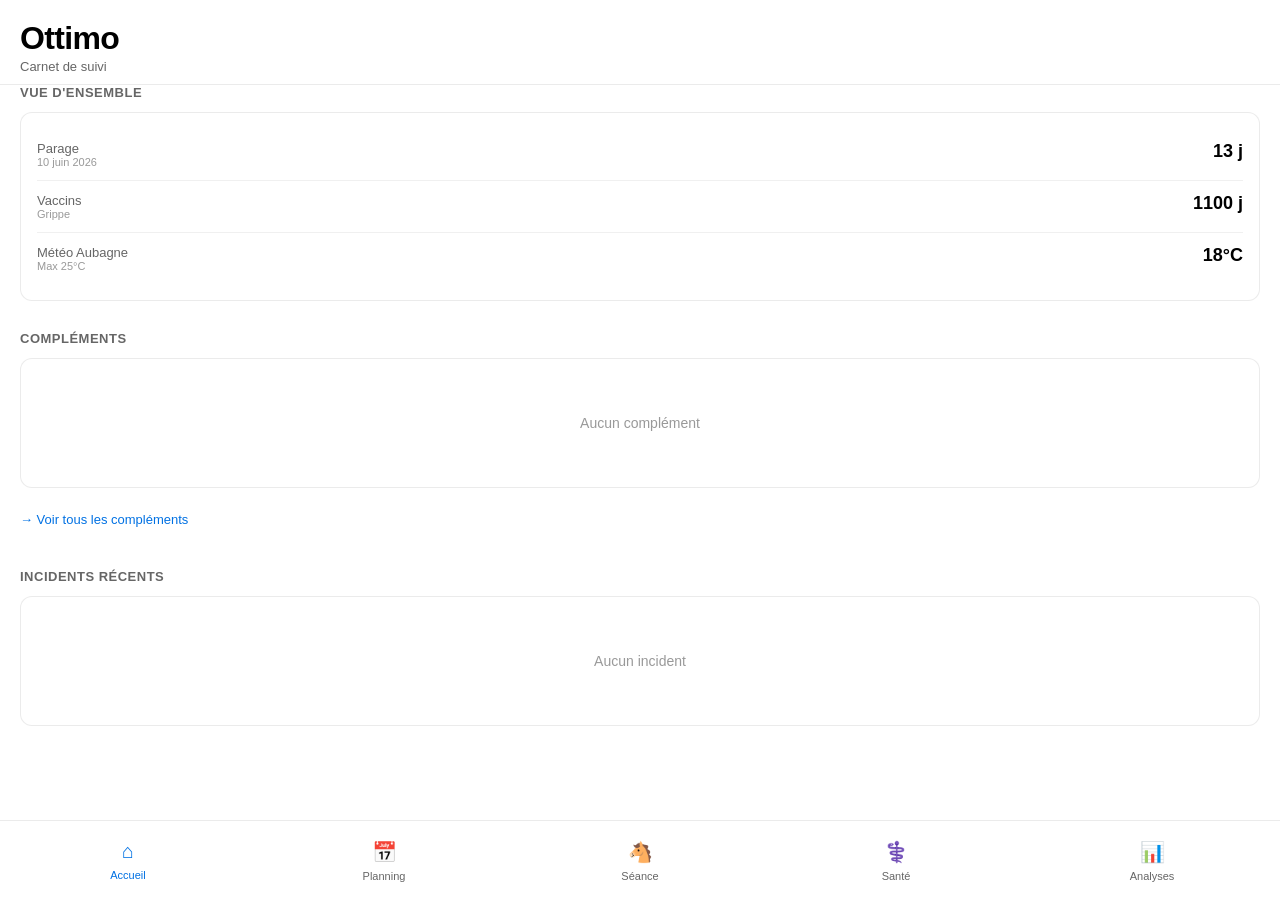
==== index.html @ 0618d207 "Initial Ottimo Memo - Apple design UI with health tracking" ====
<!DOCTYPE html>
<html lang="fr">
<head>
<meta charset="UTF-8">
<meta name="viewport" content="width=device-width, initial-scale=1.0, viewport-fit=cover">
<title>Ottimo Memo</title>
<style>
*{margin:0;padding:0;box-sizing:border-box}
html,body{width:100%;height:100%;font-family:-apple-system,BlinkMacSystemFont,'Segoe UI',sans-serif;background:#fff;color:#000;font-size:16px;-webkit-font-smoothing:antialiased}
body{padding-bottom:100px}

.container{max-width:540px;margin:0 auto}
.view{display:none;animation:fadeIn .3s}
.view.active{display:block}
@keyframes fadeIn{from{opacity:0}to{opacity:1}}

.header{padding:20px 20px 10px;position:sticky;top:0;background:rgba(255,255,255,.95);backdrop-filter:blur(20px);border-bottom:1px solid rgba(0,0,0,.08);z-index:50}
.header-title{font-size:32px;font-weight:700;letter-spacing:-.02em}
.header-sub{font-size:13px;color:#666;margin-top:2px;font-weight:500}

.section{padding:0 20px;margin-bottom:30px}
.section-title{font-size:13px;font-weight:600;text-transform:uppercase;color:#666;margin-bottom:12px;letter-spacing:.5px}
.card{background:#fff;border:1px solid rgba(0,0,0,.08);border-radius:12px;padding:16px;margin-bottom:12px}

.list-item{padding:14px 0;border-bottom:1px solid rgba(0,0,0,.06);display:flex;justify-content:space-between;gap:12px}
.list-item:last-child{border-bottom:none}
.list-item-title{font-size:15px;font-weight:500}
.list-item-sub{font-size:13px;color:#666;margin-top:3px}
.list-action{font-size:13px;color:#0071e3;cursor:pointer;font-weight:500}

.modal-overlay{display:none;position:fixed;top:0;left:0;width:100%;height:100%;background:rgba(0,0,0,.4);z-index:999}
.modal-overlay.open{display:flex;align-items:flex-end}
.modal-sheet{width:100%;background:#fff;border-radius:20px 20px 0 0;padding:24px 20px 30px;max-height:90vh;overflow-y:auto}
.modal-close{position:absolute;top:16px;right:16px;width:32px;height:32px;background:rgba(0,0,0,.06);border-radius:50%;display:flex;align-items:center;justify-content:center;font-size:18px;cursor:pointer;border:none;font-weight:500}
.modal-title{font-size:24px;font-weight:700;margin-bottom:20px}

.field-label{font-size:13px;font-weight:600;margin-top:16px;margin-bottom:6px}
.field-input{width:100%;padding:12px 14px;border:1px solid rgba(0,0,0,.12);border-radius:10px;font-size:16px;font-family:inherit;margin-bottom:2px}
.field-input:focus{outline:none;border-color:#0071e3}
textarea.field-input{min-height:90px;resize:vertical}

.btn-group{display:flex;gap:12px;margin-top:24px}
.btn{flex:1;padding:14px;border-radius:10px;font-weight:600;font-size:15px;border:none;cursor:pointer}
.btn-primary{background:#0071e3;color:#fff}
.btn-secondary{background:rgba(0,0,0,.06);color:#000}

.seg-control{display:flex;gap:8px;margin:8px 0;flex-wrap:wrap}
.seg-btn{flex:1;min-width:60px;padding:10px;border:1px solid rgba(0,0,0,.12);border-radius:8px;background:#fff;font-size:13px;font-weight:500;cursor:pointer}
.seg-btn.active{background:#0071e3;color:#fff;border-color:#0071e3}

.bottom-nav{position:fixed;bottom:0;left:0;width:100%;height:80px;background:rgba(255,255,255,.95);backdrop-filter:blur(20px);border-top:1px solid rgba(0,0,0,.08);display:flex;justify-content:space-around;z-index:100}
.nav-item{display:flex;flex-direction:column;align-items:center;justify-content:center;gap:6px;flex:1;cursor:pointer;color:#666;font-size:11px;font-weight:500}
.nav-item.active{color:#0071e3}

.action-link{color:#0071e3;font-size:13px;font-weight:500;cursor:pointer;padding:12px 0;display:block}

.empty{text-align:center;padding:40px 20px;color:#999;font-size:14px}

.metric{display:flex;justify-content:space-between;padding:12px 0;border-bottom:1px solid rgba(0,0,0,.06)}
.metric:last-child{border-bottom:none}
.metric-label{font-size:13px;color:#666}
.metric-value{font-size:18px;font-weight:600}
</style>
</head>
<body>

<!-- HOME -->
<div class="view active" id="homeView">
  <div class="header">
    <div class="header-title">Ottimo</div>
    <div class="header-sub">Carnet de suivi</div>
  </div>

  <div class="section">
    <div class="section-title">Vue d'ensemble</div>
    <div class="card">
      <div class="metric"><div><div class="metric-label">Parage</div><div style="font-size:11px;color:#999">10 juin 2026</div></div><div class="metric-value">13 j</div></div>
      <div class="metric"><div><div class="metric-label">Vaccins</div><div style="font-size:11px;color:#999">Grippe</div></div><div class="metric-value">1100 j</div></div>
      <div class="metric"><div><div class="metric-label">Météo Aubagne</div><div style="font-size:11px;color:#999">Max 25°C</div></div><div class="metric-value">18°C</div></div>
    </div>
  </div>

  <div class="section">
    <div class="section-title">Compléments</div>
    <div class="card" id="homeComps"></div>
    <div class="action-link" onclick="switchView('sante')">→ Voir tous les compléments</div>
  </div>

  <div class="section">
    <div class="section-title">Incidents récents</div>
    <div class="card" id="homeIncidents"></div>
  </div>
</div>

<!-- PLANNING -->
<div class="view" id="planningView">
  <div class="header">
    <div class="header-title">Planning</div>
  </div>
  <div class="section">
    <div class="card" style="text-align:center;padding:40px 20px;color:#999">Calendrier en construction</div>
  </div>
</div>

<!-- SEANCE -->
<div class="view" id="seanceView">
  <div class="header">
    <div class="header-title">Séance</div>
  </div>
  <div class="section">
    <div class="card" style="line-height:1.8;font-size:14px;color:#333">
      ✓ État général<br>
      ✓ Palpation abdomen<br>
      ✓ Appétit et transit<br>
      ✓ Préparation mentale
    </div>
    <div class="action-link" onclick="openSeanceModal()">+ Nouvelle séance</div>
  </div>
</div>

<!-- SANTE -->
<div class="view" id="santeView">
  <div class="header">
    <div class="header-title">Santé</div>
  </div>

  <div class="section">
    <div class="section-title">Compléments</div>
    <div class="card" id="santeComps"></div>
    <div class="action-link" onclick="openCompModal()">+ Ajouter un complément</div>
  </div>

  <div class="section">
    <div class="section-title">Incidents</div>
    <div class="card" id="santeIncidents"></div>
    <div class="action-link" onclick="openIncidentModal()">+ Signaler un incident</div>
  </div>

  <div class="section">
    <div class="section-title">Soins</div>
    <div class="card" id="santeSoins"></div>
    <div class="action-link" onclick="openSoinModal()">+ Ajouter un soin</div>
  </div>
</div>

<!-- ANALYSES -->
<div class="view" id="analysesView">
  <div class="header">
    <div class="header-title">Analyses</div>
  </div>
  <div class="section">
    <div class="card" style="text-align:center;padding:40px 20px;color:#999">Graphiques en construction</div>
  </div>
</div>

<!-- MODALES -->
<div class="modal-overlay" id="seanceModal">
  <div class="modal-sheet">
    <button class="modal-close" onclick="closeSeanceModal()">✕</button>
    <div class="modal-title">Nouvelle séance</div>
    <div class="field-label">Date</div>
    <input type="date" class="field-input" id="seanceDate">
    <div class="field-label">Qui a monté</div>
    <div class="seg-control">
      <div class="seg-btn active" data-v="andy" onclick="selectSeg(this)">Andy</div>
      <div class="seg-btn" data-v="martin" onclick="selectSeg(this)">Martin</div>
      <div class="seg-btn" data-v="conc" onclick="selectSeg(this)">Concours</div>
    </div>
    <div class="field-label">Programme</div>
    <textarea class="field-input" id="seanceProgram"></textarea>
    <div class="btn-group">
      <button class="btn btn-secondary" onclick="closeSeanceModal()">Annuler</button>
      <button class="btn btn-primary" onclick="saveSeance()">Enregistrer</button>
    </div>
  </div>
</div>

<div class="modal-overlay" id="compModal">
  <div class="modal-sheet">
    <button class="modal-close" onclick="closeCompModal()">✕</button>
    <div class="modal-title">Complément</div>
    <div class="field-label">Nom</div>
    <input type="text" class="field-input" id="compName">
    <div class="field-label">Dose</div>
    <input type="text" class="field-input" id="compDose">
    <div class="field-label">Début</div>
    <input type="date" class="field-input" id="compStart">
    <div class="field-label">Notes</div>
    <textarea class="field-input" id="compNotes"></textarea>
    <div class="btn-group">
      <button class="btn btn-secondary" onclick="closeCompModal()">Annuler</button>
      <button class="btn btn-primary" onclick="saveComp()">Enregistrer</button>
    </div>
  </div>
</div>

<div class="modal-overlay" id="incidentModal">
  <div class="modal-sheet">
    <button class="modal-close" onclick="closeIncidentModal()">✕</button>
    <div class="modal-title">Incident</div>
    <div class="field-label">Type</div>
    <div class="seg-control">
      <div class="seg-btn active" data-v="colique" onclick="selectSeg(this)">Colique</div>
      <div class="seg-btn" data-v="blessure" onclick="selectSeg(this)">Blessure</div>
      <div class="seg-btn" data-v="autre" onclick="selectSeg(this)">Autre</div>
    </div>
    <div class="field-label">Date</div>
    <input type="date" class="field-input" id="incDate">
    <div class="field-label">Symptômes</div>
    <textarea class="field-input" id="incSymptoms"></textarea>
    <div class="field-label">Traitement</div>
    <textarea class="field-input" id="incTreatment"></textarea>
    <div class="btn-group">
      <button class="btn btn-secondary" onclick="closeIncidentModal()">Annuler</button>
      <button class="btn btn-primary" onclick="saveIncident()">Enregistrer</button>
    </div>
  </div>
</div>

<div class="modal-overlay" id="soinModal">
  <div class="modal-sheet">
    <button class="modal-close" onclick="closeSoinModal()">✕</button>
    <div class="modal-title">Soin</div>
    <div class="field-label">Type</div>
    <input type="text" class="field-input" id="soinType" placeholder="Ostéo, Maréchal...">
    <div class="field-label">Date</div>
    <input type="date" class="field-input" id="soinDate">
    <div class="field-label">Praticien</div>
    <input type="text" class="field-input" id="soinPraticien">
    <div class="btn-group">
      <button class="btn btn-secondary" onclick="closeSoinModal()">Annuler</button>
      <button class="btn btn-primary" onclick="saveSoin()">Enregistrer</button>
    </div>
  </div>
</div>

<!-- BOTTOM NAV -->
<div class="bottom-nav">
  <div class="nav-item active" data-v="home" onclick="switchView('home')"><div style="font-size:20px">⌂</div>Accueil</div>
  <div class="nav-item" data-v="planning" onclick="switchView('planning')"><div style="font-size:20px">📅</div>Planning</div>
  <div class="nav-item" data-v="seance" onclick="switchView('seance')"><div style="font-size:20px">🐴</div>Séance</div>
  <div class="nav-item" data-v="sante" onclick="switchView('sante')"><div style="font-size:20px">⚕️</div>Santé</div>
  <div class="nav-item" data-v="analyses" onclick="switchView('analyses')"><div style="font-size:20px">📊</div>Analyses</div>
</div>

<script>
const SUPABASE_URL='https://tzzeljxfhpfyonpunbuq.supabase.co';
const SUPABASE_KEY='sb_publishable_fOUTzudeNjohDyG4P8fO-A_pGdplYpf';

async function storageGet(key,def){try{const r=await fetch(SUPABASE_URL+'/rest/v1/ottimo_data?key=eq.'+key,{headers:{'apikey':SUPABASE_KEY}});const d=await r.json();return d.length>0?d[0].value:def}catch(e){return def}}
async function storageSet(key,val){try{await fetch(SUPABASE_URL+'/rest/v1/ottimo_data',{method:'POST',headers:{'apikey':SUPABASE_KEY,'Content-Type':'application/json'},body:JSON.stringify({key,value:val,updated_at:new Date().toISOString()})})}catch(e){}}

function switchView(v){document.querySelectorAll('.view').forEach(x=>x.classList.remove('active'));document.querySelectorAll('.nav-item').forEach(x=>x.classList.remove('active'));document.getElementById(v+'View').classList.add('active');document.querySelector('.nav-item[data-v="'+v+'"]').classList.add('active');if(v==='sante')loadSante()}

function selectSeg(el){el.parentElement.querySelectorAll('.seg-btn').forEach(x=>x.classList.remove('active'));el.classList.add('active')}

// SEANCE
function openSeanceModal(){document.getElementById('seanceModal').classList.add('open')}
function closeSeanceModal(){document.getElementById('seanceModal').classList.remove('open')}
async function saveSeance(){const date=document.getElementById('seanceDate').value;const rider=document.querySelector('#seanceModal .seg-btn.active').dataset.v;const prog=document.getElementById('seanceProgram').value;const seances=await storageGet('ottimo_seances',[]);seances.push({id:Date.now(),date,rider,prog});await storageSet('ottimo_seances',seances);closeSeanceModal();alert('Séance enregistrée')}

// COMP
function openCompModal(){document.getElementById('compModal').classList.add('open')}
function closeCompModal(){document.getElementById('compModal').classList.remove('open')}
async function saveComp(){const name=document.getElementById('compName').value;const dose=document.getElementById('compDose').value;const start=document.getElementById('compStart').value;const notes=document.getElementById('compNotes').value;const comps=await storageGet('ottimo_comps',[]);comps.push({id:Date.now(),name,dose,start,notes});await storageSet('ottimo_comps',comps);closeCompModal();loadSante();alert('Complément enregistré')}

async function loadComps(){const comps=await storageGet('ottimo_comps',[]);let html='';if(comps.length===0)html='<div class="empty">Aucun complément</div>';else comps.forEach(c=>{html+=`<div class="list-item"><div><div class="list-item-title">${c.name}</div><div class="list-item-sub">${c.dose}</div></div><div class="list-action" onclick="openCompModal()">Modifier</div></div>`});document.getElementById('homeComps').innerHTML=html;document.getElementById('santeComps').innerHTML=html}

// INCIDENT
function openIncidentModal(){document.getElementById('incidentModal').classList.add('open')}
function closeIncidentModal(){document.getElementById('incidentModal').classList.remove('open')}
async function saveIncident(){const type=document.querySelector('#incidentModal .seg-btn.active').dataset.v;const date=document.getElementById('incDate').value;const symptoms=document.getElementById('incSymptoms').value;const treatment=document.getElementById('incTreatment').value;const incidents=await storageGet('ottimo_incidents',[]);incidents.push({id:Date.now(),type,date,symptoms,treatment});await storageSet('ottimo_incidents',incidents);closeIncidentModal();loadSante();alert('Incident enregistré')}

async function loadIncidents(){const incidents=await storageGet('ottimo_incidents',[]);let html='';if(incidents.length===0)html='<div class="empty">Aucun incident</div>';else incidents.slice(-3).reverse().forEach(i=>{html+=`<div class="list-item"><div><div class="list-item-title">${i.type.charAt(0).toUpperCase()+i.type.slice(1)}</div><div class="list-item-sub">${i.date}</div></div></div>`});document.getElementById('homeIncidents').innerHTML=html;document.getElementById('santeIncidents').innerHTML=html}

// SOIN
function openSoinModal(){document.getElementById('soinModal').classList.add('open')}
function closeSoinModal(){document.getElementById('soinModal').classList.remove('open')}
async function saveSoin(){const type=document.getElementById('soinType').value;const date=document.getElementById('soinDate').value;const praticien=document.getElementById('soinPraticien').value;const soins=await storageGet('ottimo_soins',[]);soins.push({id:Date.now(),type,date,praticien});await storageSet('ottimo_soins',soins);closeSoinModal();loadSante();alert('Soin enregistré')}

async function loadSoins(){const soins=await storageGet('ottimo_soins',[]);let html='';if(soins.length===0)html='<div class="empty">Aucun soin</div>';else soins.forEach(s=>{html+=`<div class="list-item"><div><div class="list-item-title">${s.type}</div><div class="list-item-sub">${s.praticien?s.praticien+' • ':''} ${s.date}</div></div></div>`});document.getElementById('santeSoins').innerHTML=html}

async function loadSante(){await loadComps();await loadIncidents();await loadSoins()}

// INIT
loadComps();loadIncidents();
</script>
</body>
</html>
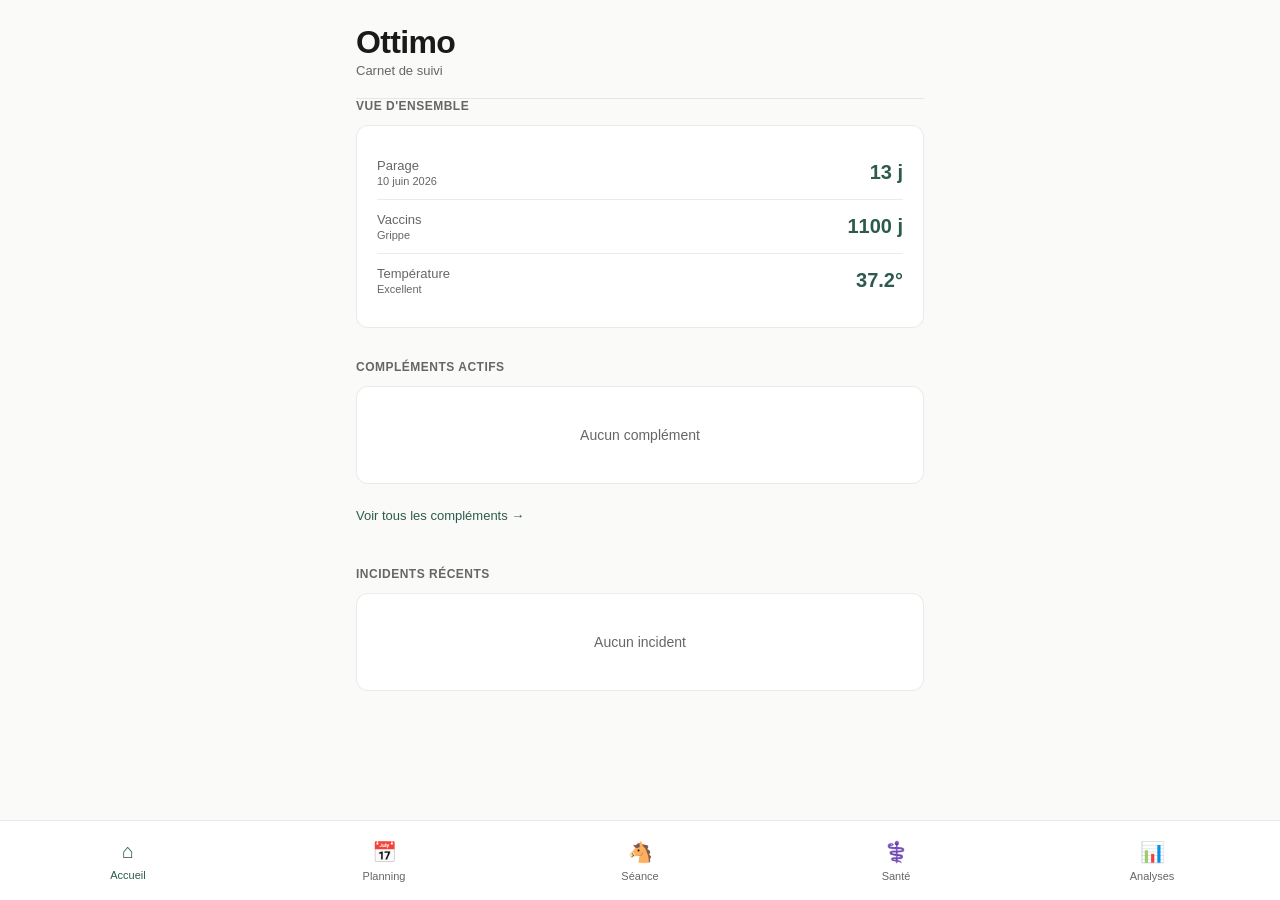
==== commit 1618e52d: "Complete UX redesign: interactive calendar with event list, proper scrolling, 5-tab navigation, clea" ====
--- a/index.html
+++ b/index.html
@@ -5,61 +5,122 @@
 <meta name="viewport" content="width=device-width, initial-scale=1.0, viewport-fit=cover">
 <title>Ottimo Memo</title>
 <style>
+:root {
+  --bg: #fafaf8;
+  --surface: #ffffff;
+  --text: #1a1a18;
+  --text-secondary: #666;
+  --accent: #2d5a4f;
+  --border: rgba(0,0,0,.08);
+  --success: #22863a;
+  --warning: #cd7f32;
+  --danger: #d42828;
+}
+
+@media (prefers-color-scheme: dark) {
+  :root:not([data-theme="light"]) {
+    --bg: #1a1a18;
+    --surface: #2d2d2a;
+    --text: #f5f5f0;
+    --text-secondary: #999;
+    --border: rgba(255,255,255,.12);
+    color-scheme: dark;
+  }
+}
+
+:root[data-theme="dark"] {
+  --bg: #1a1a18;
+  --surface: #2d2d2a;
+  --text: #f5f5f0;
+  --text-secondary: #999;
+  --border: rgba(255,255,255,.12);
+  color-scheme: dark;
+}
+
 *{margin:0;padding:0;box-sizing:border-box}
-html,body{width:100%;height:100%;font-family:-apple-system,BlinkMacSystemFont,'Segoe UI',sans-serif;background:#fff;color:#000;font-size:16px;-webkit-font-smoothing:antialiased}
-body{padding-bottom:100px}
-
-.container{max-width:540px;margin:0 auto}
-.view{display:none;animation:fadeIn .3s}
+html,body{width:100%;height:100%;font-family:-apple-system,BlinkMacSystemFont,'Segoe UI','Helvetica Neue',sans-serif;background:var(--bg);color:var(--text);font-size:16px;-webkit-font-smoothing:antialiased}
+body{padding:0 16px 100px 16px;max-width:600px;margin:0 auto}
+
+.view{display:none;animation:fadeIn .25s}
 .view.active{display:block}
 @keyframes fadeIn{from{opacity:0}to{opacity:1}}
 
-.header{padding:20px 20px 10px;position:sticky;top:0;background:rgba(255,255,255,.95);backdrop-filter:blur(20px);border-bottom:1px solid rgba(0,0,0,.08);z-index:50}
+.header{padding:24px 0 20px;position:sticky;top:0;background:var(--bg);z-index:50;border-bottom:1px solid var(--border)}
 .header-title{font-size:32px;font-weight:700;letter-spacing:-.02em}
-.header-sub{font-size:13px;color:#666;margin-top:2px;font-weight:500}
-
-.section{padding:0 20px;margin-bottom:30px}
-.section-title{font-size:13px;font-weight:600;text-transform:uppercase;color:#666;margin-bottom:12px;letter-spacing:.5px}
-.card{background:#fff;border:1px solid rgba(0,0,0,.08);border-radius:12px;padding:16px;margin-bottom:12px}
-
-.list-item{padding:14px 0;border-bottom:1px solid rgba(0,0,0,.06);display:flex;justify-content:space-between;gap:12px}
+.header-sub{font-size:13px;color:var(--text-secondary);margin-top:2px;font-weight:500}
+
+.section{margin-bottom:32px}
+.section-title{font-size:12px;font-weight:600;text-transform:uppercase;color:var(--text-secondary);margin-bottom:12px;letter-spacing:.5px}
+
+.card{background:var(--surface);border:1px solid var(--border);border-radius:12px;padding:20px;margin-bottom:12px}
+.card-list{padding:0}
+
+.list-item{padding:16px 20px;border-bottom:1px solid var(--border);display:flex;justify-content:space-between;align-items:center;gap:12px}
 .list-item:last-child{border-bottom:none}
-.list-item-title{font-size:15px;font-weight:500}
-.list-item-sub{font-size:13px;color:#666;margin-top:3px}
-.list-action{font-size:13px;color:#0071e3;cursor:pointer;font-weight:500}
-
-.modal-overlay{display:none;position:fixed;top:0;left:0;width:100%;height:100%;background:rgba(0,0,0,.4);z-index:999}
-.modal-overlay.open{display:flex;align-items:flex-end}
-.modal-sheet{width:100%;background:#fff;border-radius:20px 20px 0 0;padding:24px 20px 30px;max-height:90vh;overflow-y:auto}
-.modal-close{position:absolute;top:16px;right:16px;width:32px;height:32px;background:rgba(0,0,0,.06);border-radius:50%;display:flex;align-items:center;justify-content:center;font-size:18px;cursor:pointer;border:none;font-weight:500}
-.modal-title{font-size:24px;font-weight:700;margin-bottom:20px}
-
-.field-label{font-size:13px;font-weight:600;margin-top:16px;margin-bottom:6px}
-.field-input{width:100%;padding:12px 14px;border:1px solid rgba(0,0,0,.12);border-radius:10px;font-size:16px;font-family:inherit;margin-bottom:2px}
-.field-input:focus{outline:none;border-color:#0071e3}
+.list-item-main{flex:1}
+.list-item-title{font-size:15px;font-weight:500;color:var(--text)}
+.list-item-sub{font-size:13px;color:var(--text-secondary);margin-top:3px}
+.list-action{font-size:13px;color:var(--accent);cursor:pointer;font-weight:500}
+
+.metric{display:flex;justify-content:space-between;align-items:center;padding:12px 0;border-bottom:1px solid var(--border)}
+.metric:last-child{border-bottom:none}
+.metric-label{font-size:13px;color:var(--text-secondary)}
+.metric-value{font-size:20px;font-weight:600;color:var(--accent)}
+.metric-sub{font-size:11px;color:var(--text-secondary);margin-top:2px}
+
+.modal-overlay{display:none;position:fixed;top:0;left:0;width:100%;height:100%;background:rgba(0,0,0,.5);z-index:999;align-items:flex-end}
+.modal-overlay.open{display:flex}
+.modal-sheet{width:100%;background:var(--surface);border-radius:20px 20px 0 0;padding:24px 20px;max-height:90vh;overflow-y:auto}
+.modal-close{position:absolute;top:16px;right:16px;width:32px;height:32px;background:var(--border);border-radius:50%;display:flex;align-items:center;justify-content:center;font-size:18px;cursor:pointer;border:none;font-weight:500;color:var(--text)}
+.modal-title{font-size:24px;font-weight:700;margin-bottom:20px;color:var(--text)}
+
+.field-label{font-size:13px;font-weight:600;margin-top:16px;margin-bottom:6px;color:var(--text)}
+.field-input{width:100%;padding:12px 14px;border:1px solid var(--border);border-radius:10px;font-size:16px;font-family:inherit;margin-bottom:2px;background:var(--bg);color:var(--text);transition:border-color .2s}
+.field-input:focus{outline:none;border-color:var(--accent)}
 textarea.field-input{min-height:90px;resize:vertical}
 
 .btn-group{display:flex;gap:12px;margin-top:24px}
-.btn{flex:1;padding:14px;border-radius:10px;font-weight:600;font-size:15px;border:none;cursor:pointer}
-.btn-primary{background:#0071e3;color:#fff}
-.btn-secondary{background:rgba(0,0,0,.06);color:#000}
+.btn{flex:1;padding:14px;border-radius:10px;font-weight:600;font-size:15px;border:none;cursor:pointer;transition:opacity .2s}
+.btn-primary{background:var(--accent);color:#fff}
+.btn-primary:active{opacity:.8}
+.btn-secondary{background:var(--border);color:var(--text)}
+.btn-secondary:active{opacity:.6}
 
 .seg-control{display:flex;gap:8px;margin:8px 0;flex-wrap:wrap}
-.seg-btn{flex:1;min-width:60px;padding:10px;border:1px solid rgba(0,0,0,.12);border-radius:8px;background:#fff;font-size:13px;font-weight:500;cursor:pointer}
-.seg-btn.active{background:#0071e3;color:#fff;border-color:#0071e3}
-
-.bottom-nav{position:fixed;bottom:0;left:0;width:100%;height:80px;background:rgba(255,255,255,.95);backdrop-filter:blur(20px);border-top:1px solid rgba(0,0,0,.08);display:flex;justify-content:space-around;z-index:100}
-.nav-item{display:flex;flex-direction:column;align-items:center;justify-content:center;gap:6px;flex:1;cursor:pointer;color:#666;font-size:11px;font-weight:500}
-.nav-item.active{color:#0071e3}
-
-.action-link{color:#0071e3;font-size:13px;font-weight:500;cursor:pointer;padding:12px 0;display:block}
-
-.empty{text-align:center;padding:40px 20px;color:#999;font-size:14px}
-
-.metric{display:flex;justify-content:space-between;padding:12px 0;border-bottom:1px solid rgba(0,0,0,.06)}
-.metric:last-child{border-bottom:none}
-.metric-label{font-size:13px;color:#666}
-.metric-value{font-size:18px;font-weight:600}
+.seg-btn{flex:1;min-width:60px;padding:10px;border:1px solid var(--border);border-radius:8px;background:var(--surface);font-size:13px;font-weight:500;cursor:pointer;color:var(--text);transition:all .2s}
+.seg-btn.active{background:var(--accent);color:#fff;border-color:var(--accent)}
+
+.bottom-nav{position:fixed;bottom:0;left:0;right:0;height:80px;background:var(--surface);border-top:1px solid var(--border);display:flex;justify-content:space-around;z-index:100;padding-bottom:env(safe-area-inset-bottom)}
+.nav-item{display:flex;flex-direction:column;align-items:center;justify-content:center;gap:6px;flex:1;cursor:pointer;color:var(--text-secondary);font-size:11px;font-weight:500;transition:color .2s}
+.nav-item.active{color:var(--accent)}
+
+.empty{text-align:center;padding:40px 20px;color:var(--text-secondary);font-size:14px}
+
+.action-link{color:var(--accent);font-size:13px;font-weight:500;cursor:pointer;padding:12px 0;display:block;transition:opacity .2s}
+.action-link:active{opacity:.7}
+
+/* CALENDAR */
+.calendar{background:var(--surface);border:1px solid var(--border);border-radius:12px;padding:16px;margin-bottom:12px}
+.calendar-header{display:flex;justify-content:space-between;align-items:center;margin-bottom:16px}
+.calendar-nav{font-size:16px;font-weight:600;flex:1;text-align:center;color:var(--text)}
+.calendar-btn{background:var(--border);border:none;width:36px;height:36px;border-radius:8px;cursor:pointer;font-weight:600;color:var(--text);transition:background .2s}
+.calendar-btn:active{opacity:.7}
+
+.calendar-grid{display:grid;grid-template-columns:repeat(7,1fr);gap:4px;margin-bottom:12px}
+.calendar-day-label{text-align:center;font-size:11px;font-weight:600;color:var(--text-secondary);padding:8px 0;text-transform:uppercase}
+.calendar-date{aspect-ratio:1;display:flex;align-items:center;justify-content:center;border-radius:8px;font-size:13px;font-weight:500;cursor:pointer;border:1px solid transparent;position:relative;transition:all .2s;color:var(--text)}
+.calendar-date.other-month{color:var(--text-secondary);opacity:.5}
+.calendar-date.today{border:2px solid var(--accent);font-weight:600}
+.calendar-date.has-event::after{content:'';position:absolute;bottom:3px;width:4px;height:4px;background:var(--accent);border-radius:50%}
+.calendar-date.selected{background:var(--accent);color:#fff;font-weight:600}
+.calendar-date:not(.other-month){cursor:pointer}
+.calendar-date:not(.other-month):hover{background:var(--border)}
+
+.event-list{max-height:300px;overflow-y:auto}
+.event-item{padding:12px 0;border-bottom:1px solid var(--border);font-size:13px;display:flex;gap:12px}
+.event-item:last-child{border-bottom:none}
+.event-date{font-weight:600;color:var(--accent);min-width:50px}
+.event-label{flex:1;color:var(--text-secondary);word-break:break-word}
 </style>
 </head>
 <body>
@@ -74,46 +135,76 @@
   <div class="section">
     <div class="section-title">Vue d'ensemble</div>
     <div class="card">
-      <div class="metric"><div><div class="metric-label">Parage</div><div style="font-size:11px;color:#999">10 juin 2026</div></div><div class="metric-value">13 j</div></div>
-      <div class="metric"><div><div class="metric-label">Vaccins</div><div style="font-size:11px;color:#999">Grippe</div></div><div class="metric-value">1100 j</div></div>
-      <div class="metric"><div><div class="metric-label">Météo Aubagne</div><div style="font-size:11px;color:#999">Max 25°C</div></div><div class="metric-value">18°C</div></div>
-    </div>
-  </div>
-
-  <div class="section">
-    <div class="section-title">Compléments</div>
-    <div class="card" id="homeComps"></div>
-    <div class="action-link" onclick="switchView('sante')">→ Voir tous les compléments</div>
+      <div class="metric">
+        <div>
+          <div class="metric-label">Parage</div>
+          <div class="metric-sub">10 juin 2026</div>
+        </div>
+        <div class="metric-value">13 j</div>
+      </div>
+      <div class="metric">
+        <div>
+          <div class="metric-label">Vaccins</div>
+          <div class="metric-sub">Grippe</div>
+        </div>
+        <div class="metric-value">1100 j</div>
+      </div>
+      <div class="metric">
+        <div>
+          <div class="metric-label">Température</div>
+          <div class="metric-sub">Excellent</div>
+        </div>
+        <div class="metric-value">37.2°</div>
+      </div>
+    </div>
+  </div>
+
+  <div class="section">
+    <div class="section-title">Compléments actifs</div>
+    <div class="card card-list" id="homeComps"></div>
+    <div class="action-link" onclick="switchView('sante')">Voir tous les compléments →</div>
   </div>
 
   <div class="section">
     <div class="section-title">Incidents récents</div>
-    <div class="card" id="homeIncidents"></div>
-  </div>
-</div>
-
-<!-- PLANNING -->
+    <div class="card card-list" id="homeIncidents"></div>
+  </div>
+</div>
+
+<!-- PLANNING / CALENDAR -->
 <div class="view" id="planningView">
   <div class="header">
     <div class="header-title">Planning</div>
   </div>
-  <div class="section">
-    <div class="card" style="text-align:center;padding:40px 20px;color:#999">Calendrier en construction</div>
-  </div>
-</div>
-
-<!-- SEANCE -->
+
+  <div class="section">
+    <div class="calendar">
+      <div class="calendar-header">
+        <button class="calendar-btn" onclick="prevMonth()">←</button>
+        <div class="calendar-nav" id="calendarMonth"></div>
+        <button class="calendar-btn" onclick="nextMonth()">→</button>
+      </div>
+      <div class="calendar-grid" id="calendarGrid"></div>
+    </div>
+  </div>
+
+  <div class="section">
+    <div class="section-title">Événements</div>
+    <div class="card card-list">
+      <div class="event-list" id="eventList"></div>
+    </div>
+    <div class="action-link" onclick="openEventModal()">+ Ajouter un événement</div>
+  </div>
+</div>
+
+<!-- SEANCES -->
 <div class="view" id="seanceView">
   <div class="header">
-    <div class="header-title">Séance</div>
-  </div>
-  <div class="section">
-    <div class="card" style="line-height:1.8;font-size:14px;color:#333">
-      ✓ État général<br>
-      ✓ Palpation abdomen<br>
-      ✓ Appétit et transit<br>
-      ✓ Préparation mentale
-    </div>
+    <div class="header-title">Séances</div>
+  </div>
+
+  <div class="section">
+    <div class="card card-list" id="seanceList"></div>
     <div class="action-link" onclick="openSeanceModal()">+ Nouvelle séance</div>
   </div>
 </div>
@@ -126,19 +217,19 @@
 
   <div class="section">
     <div class="section-title">Compléments</div>
-    <div class="card" id="santeComps"></div>
+    <div class="card card-list" id="santeComps"></div>
     <div class="action-link" onclick="openCompModal()">+ Ajouter un complément</div>
   </div>
 
   <div class="section">
     <div class="section-title">Incidents</div>
-    <div class="card" id="santeIncidents"></div>
+    <div class="card card-list" id="santeIncidents"></div>
     <div class="action-link" onclick="openIncidentModal()">+ Signaler un incident</div>
   </div>
 
   <div class="section">
     <div class="section-title">Soins</div>
-    <div class="card" id="santeSoins"></div>
+    <div class="card card-list" id="santeSoins"></div>
     <div class="action-link" onclick="openSoinModal()">+ Ajouter un soin</div>
   </div>
 </div>
@@ -148,26 +239,50 @@
   <div class="header">
     <div class="header-title">Analyses</div>
   </div>
-  <div class="section">
-    <div class="card" style="text-align:center;padding:40px 20px;color:#999">Graphiques en construction</div>
+
+  <div class="section">
+    <div class="card" style="text-align:center;padding:40px 20px;color:var(--text-secondary)">
+      Graphiques et statistiques en construction
+    </div>
   </div>
 </div>
 
 <!-- MODALES -->
+<div class="modal-overlay" id="eventModal">
+  <div class="modal-sheet">
+    <button class="modal-close" onclick="closeEventModal()">✕</button>
+    <div class="modal-title">Événement</div>
+    <div class="field-label">Date</div>
+    <input type="date" class="field-input" id="eventDate">
+    <div class="field-label">Type</div>
+    <div class="seg-control">
+      <div class="seg-btn active" data-v="rappel" onclick="selectSeg(this)">Rappel</div>
+      <div class="seg-btn" data-v="rdv" onclick="selectSeg(this)">RDV</div>
+      <div class="seg-btn" data-v="note" onclick="selectSeg(this)">Note</div>
+    </div>
+    <div class="field-label">Description</div>
+    <textarea class="field-input" id="eventDesc" placeholder="Détails de l'événement..."></textarea>
+    <div class="btn-group">
+      <button class="btn btn-secondary" onclick="closeEventModal()">Annuler</button>
+      <button class="btn btn-primary" onclick="saveEvent()">Enregistrer</button>
+    </div>
+  </div>
+</div>
+
 <div class="modal-overlay" id="seanceModal">
   <div class="modal-sheet">
     <button class="modal-close" onclick="closeSeanceModal()">✕</button>
     <div class="modal-title">Nouvelle séance</div>
     <div class="field-label">Date</div>
     <input type="date" class="field-input" id="seanceDate">
-    <div class="field-label">Qui a monté</div>
+    <div class="field-label">Cavalier</div>
     <div class="seg-control">
       <div class="seg-btn active" data-v="andy" onclick="selectSeg(this)">Andy</div>
       <div class="seg-btn" data-v="martin" onclick="selectSeg(this)">Martin</div>
-      <div class="seg-btn" data-v="conc" onclick="selectSeg(this)">Concours</div>
+      <div class="seg-btn" data-v="concours" onclick="selectSeg(this)">Concours</div>
     </div>
     <div class="field-label">Programme</div>
-    <textarea class="field-input" id="seanceProgram"></textarea>
+    <textarea class="field-input" id="seanceProgram" placeholder="État général, palpation, appétit..."></textarea>
     <div class="btn-group">
       <button class="btn btn-secondary" onclick="closeSeanceModal()">Annuler</button>
       <button class="btn btn-primary" onclick="saveSeance()">Enregistrer</button>
@@ -180,13 +295,13 @@
     <button class="modal-close" onclick="closeCompModal()">✕</button>
     <div class="modal-title">Complément</div>
     <div class="field-label">Nom</div>
-    <input type="text" class="field-input" id="compName">
+    <input type="text" class="field-input" id="compName" placeholder="Ex: GastriCalm">
     <div class="field-label">Dose</div>
-    <input type="text" class="field-input" id="compDose">
+    <input type="text" class="field-input" id="compDose" placeholder="Ex: 120ml/jour">
     <div class="field-label">Début</div>
     <input type="date" class="field-input" id="compStart">
     <div class="field-label">Notes</div>
-    <textarea class="field-input" id="compNotes"></textarea>
+    <textarea class="field-input" id="compNotes" placeholder="Observations..."></textarea>
     <div class="btn-group">
       <button class="btn btn-secondary" onclick="closeCompModal()">Annuler</button>
       <button class="btn btn-primary" onclick="saveComp()">Enregistrer</button>
@@ -207,9 +322,9 @@
     <div class="field-label">Date</div>
     <input type="date" class="field-input" id="incDate">
     <div class="field-label">Symptômes</div>
-    <textarea class="field-input" id="incSymptoms"></textarea>
+    <textarea class="field-input" id="incSymptoms" placeholder="Description des symptômes..."></textarea>
     <div class="field-label">Traitement</div>
-    <textarea class="field-input" id="incTreatment"></textarea>
+    <textarea class="field-input" id="incTreatment" placeholder="Traitement appliqué..."></textarea>
     <div class="btn-group">
       <button class="btn btn-secondary" onclick="closeIncidentModal()">Annuler</button>
       <button class="btn btn-primary" onclick="saveIncident()">Enregistrer</button>
@@ -222,11 +337,11 @@
     <button class="modal-close" onclick="closeSoinModal()">✕</button>
     <div class="modal-title">Soin</div>
     <div class="field-label">Type</div>
-    <input type="text" class="field-input" id="soinType" placeholder="Ostéo, Maréchal...">
+    <input type="text" class="field-input" id="soinType" placeholder="Ostéo, Maréchal, Dentiste...">
     <div class="field-label">Date</div>
     <input type="date" class="field-input" id="soinDate">
     <div class="field-label">Praticien</div>
-    <input type="text" class="field-input" id="soinPraticien">
+    <input type="text" class="field-input" id="soinPraticien" placeholder="Nom du praticien">
     <div class="btn-group">
       <button class="btn btn-secondary" onclick="closeSoinModal()">Annuler</button>
       <button class="btn btn-primary" onclick="saveSoin()">Enregistrer</button>
@@ -244,46 +359,333 @@
 </div>
 
 <script>
-const SUPABASE_URL='https://tzzeljxfhpfyonpunbuq.supabase.co';
-const SUPABASE_KEY='sb_publishable_fOUTzudeNjohDyG4P8fO-A_pGdplYpf';
-
-async function storageGet(key,def){try{const r=await fetch(SUPABASE_URL+'/rest/v1/ottimo_data?key=eq.'+key,{headers:{'apikey':SUPABASE_KEY}});const d=await r.json();return d.length>0?d[0].value:def}catch(e){return def}}
-async function storageSet(key,val){try{await fetch(SUPABASE_URL+'/rest/v1/ottimo_data',{method:'POST',headers:{'apikey':SUPABASE_KEY,'Content-Type':'application/json'},body:JSON.stringify({key,value:val,updated_at:new Date().toISOString()})})}catch(e){}}
-
-function switchView(v){document.querySelectorAll('.view').forEach(x=>x.classList.remove('active'));document.querySelectorAll('.nav-item').forEach(x=>x.classList.remove('active'));document.getElementById(v+'View').classList.add('active');document.querySelector('.nav-item[data-v="'+v+'"]').classList.add('active');if(v==='sante')loadSante()}
-
-function selectSeg(el){el.parentElement.querySelectorAll('.seg-btn').forEach(x=>x.classList.remove('active'));el.classList.add('active')}
-
-// SEANCE
-function openSeanceModal(){document.getElementById('seanceModal').classList.add('open')}
-function closeSeanceModal(){document.getElementById('seanceModal').classList.remove('open')}
-async function saveSeance(){const date=document.getElementById('seanceDate').value;const rider=document.querySelector('#seanceModal .seg-btn.active').dataset.v;const prog=document.getElementById('seanceProgram').value;const seances=await storageGet('ottimo_seances',[]);seances.push({id:Date.now(),date,rider,prog});await storageSet('ottimo_seances',seances);closeSeanceModal();alert('Séance enregistrée')}
-
-// COMP
-function openCompModal(){document.getElementById('compModal').classList.add('open')}
-function closeCompModal(){document.getElementById('compModal').classList.remove('open')}
-async function saveComp(){const name=document.getElementById('compName').value;const dose=document.getElementById('compDose').value;const start=document.getElementById('compStart').value;const notes=document.getElementById('compNotes').value;const comps=await storageGet('ottimo_comps',[]);comps.push({id:Date.now(),name,dose,start,notes});await storageSet('ottimo_comps',comps);closeCompModal();loadSante();alert('Complément enregistré')}
-
-async function loadComps(){const comps=await storageGet('ottimo_comps',[]);let html='';if(comps.length===0)html='<div class="empty">Aucun complément</div>';else comps.forEach(c=>{html+=`<div class="list-item"><div><div class="list-item-title">${c.name}</div><div class="list-item-sub">${c.dose}</div></div><div class="list-action" onclick="openCompModal()">Modifier</div></div>`});document.getElementById('homeComps').innerHTML=html;document.getElementById('santeComps').innerHTML=html}
-
-// INCIDENT
-function openIncidentModal(){document.getElementById('incidentModal').classList.add('open')}
-function closeIncidentModal(){document.getElementById('incidentModal').classList.remove('open')}
-async function saveIncident(){const type=document.querySelector('#incidentModal .seg-btn.active').dataset.v;const date=document.getElementById('incDate').value;const symptoms=document.getElementById('incSymptoms').value;const treatment=document.getElementById('incTreatment').value;const incidents=await storageGet('ottimo_incidents',[]);incidents.push({id:Date.now(),type,date,symptoms,treatment});await storageSet('ottimo_incidents',incidents);closeIncidentModal();loadSante();alert('Incident enregistré')}
-
-async function loadIncidents(){const incidents=await storageGet('ottimo_incidents',[]);let html='';if(incidents.length===0)html='<div class="empty">Aucun incident</div>';else incidents.slice(-3).reverse().forEach(i=>{html+=`<div class="list-item"><div><div class="list-item-title">${i.type.charAt(0).toUpperCase()+i.type.slice(1)}</div><div class="list-item-sub">${i.date}</div></div></div>`});document.getElementById('homeIncidents').innerHTML=html;document.getElementById('santeIncidents').innerHTML=html}
-
-// SOIN
-function openSoinModal(){document.getElementById('soinModal').classList.add('open')}
-function closeSoinModal(){document.getElementById('soinModal').classList.remove('open')}
-async function saveSoin(){const type=document.getElementById('soinType').value;const date=document.getElementById('soinDate').value;const praticien=document.getElementById('soinPraticien').value;const soins=await storageGet('ottimo_soins',[]);soins.push({id:Date.now(),type,date,praticien});await storageSet('ottimo_soins',soins);closeSoinModal();loadSante();alert('Soin enregistré')}
-
-async function loadSoins(){const soins=await storageGet('ottimo_soins',[]);let html='';if(soins.length===0)html='<div class="empty">Aucun soin</div>';else soins.forEach(s=>{html+=`<div class="list-item"><div><div class="list-item-title">${s.type}</div><div class="list-item-sub">${s.praticien?s.praticien+' • ':''} ${s.date}</div></div></div>`});document.getElementById('santeSoins').innerHTML=html}
-
-async function loadSante(){await loadComps();await loadIncidents();await loadSoins()}
+// DATA STORAGE
+function getData(key, def = []) {
+  try {
+    const stored = localStorage.getItem('ottimo_' + key);
+    return stored ? JSON.parse(stored) : def;
+  } catch(e) {
+    return def;
+  }
+}
+
+function setData(key, val) {
+  try {
+    localStorage.setItem('ottimo_' + key, JSON.stringify(val));
+  } catch(e) {
+    console.error('Storage error:', e);
+  }
+}
+
+// VIEW SWITCHING
+function switchView(v) {
+  document.querySelectorAll('.view').forEach(x => x.classList.remove('active'));
+  document.querySelectorAll('.nav-item').forEach(x => x.classList.remove('active'));
+  document.getElementById(v + 'View').classList.add('active');
+  document.querySelector('.nav-item[data-v="' + v + '"]').classList.add('active');
+
+  if (v === 'planning') renderCalendar();
+  if (v === 'sante') loadSante();
+  if (v === 'seance') loadSeances();
+}
+
+function selectSeg(el) {
+  el.parentElement.querySelectorAll('.seg-btn').forEach(x => x.classList.remove('active'));
+  el.classList.add('active');
+}
+
+// CALENDAR
+let currentDate = new Date();
+
+function renderCalendar() {
+  const year = currentDate.getFullYear();
+  const month = currentDate.getMonth();
+  const today = new Date();
+
+  const monthNames = ['janvier', 'février', 'mars', 'avril', 'mai', 'juin', 'juillet', 'août', 'septembre', 'octobre', 'novembre', 'décembre'];
+  document.getElementById('calendarMonth').textContent = monthNames[month] + ' ' + year;
+
+  const firstDay = new Date(year, month, 1).getDay();
+  const lastDate = new Date(year, month + 1, 0).getDate();
+  const prevLastDate = new Date(year, month, 0).getDate();
+
+  const grid = document.getElementById('calendarGrid');
+  grid.innerHTML = '';
+
+  const days = ['L', 'M', 'M', 'J', 'V', 'S', 'D'];
+  days.forEach(d => {
+    const label = document.createElement('div');
+    label.className = 'calendar-day-label';
+    label.textContent = d;
+    grid.appendChild(label);
+  });
+
+  const events = getData('events', []);
+  const eventsByDate = {};
+  events.forEach(e => {
+    if (!eventsByDate[e.date]) eventsByDate[e.date] = [];
+    eventsByDate[e.date].push(e);
+  });
+
+  for (let i = firstDay - 1; i >= 0; i--) {
+    const date = document.createElement('div');
+    date.className = 'calendar-date other-month';
+    date.textContent = prevLastDate - i;
+    grid.appendChild(date);
+  }
+
+  for (let i = 1; i <= lastDate; i++) {
+    const date = document.createElement('div');
+    date.className = 'calendar-date';
+    date.textContent = i;
+
+    const dateStr = year + '-' + String(month + 1).padStart(2, '0') + '-' + String(i).padStart(2, '0');
+
+    if (today.getFullYear() === year && today.getMonth() === month && today.getDate() === i) {
+      date.classList.add('today');
+    }
+
+    if (eventsByDate[dateStr]) {
+      date.classList.add('has-event');
+    }
+
+    date.onclick = () => {
+      document.querySelectorAll('.calendar-date').forEach(d => d.classList.remove('selected'));
+      date.classList.add('selected');
+      renderEventList(dateStr);
+    };
+
+    grid.appendChild(date);
+  }
+
+  const remaining = 42 - (firstDay - 1 + lastDate);
+  for (let i = 1; i <= remaining; i++) {
+    const date = document.createElement('div');
+    date.className = 'calendar-date other-month';
+    date.textContent = i;
+    grid.appendChild(date);
+  }
+
+  renderEventList();
+}
+
+function prevMonth() {
+  currentDate.setMonth(currentDate.getMonth() - 1);
+  renderCalendar();
+}
+
+function nextMonth() {
+  currentDate.setMonth(currentDate.getMonth() + 1);
+  renderCalendar();
+}
+
+function renderEventList(selectedDate = null) {
+  const events = getData('events', []);
+  const list = document.getElementById('eventList');
+
+  if (selectedDate) {
+    const filtered = events.filter(e => e.date === selectedDate);
+    list.innerHTML = filtered.length === 0
+      ? '<div class="empty">Aucun événement ce jour</div>'
+      : filtered.map(e => `
+        <div class="event-item">
+          <div class="event-date">${e.date.split('-')[2]}</div>
+          <div class="event-label">${e.type}: ${e.desc}</div>
+        </div>
+      `).join('');
+  } else {
+    const sorted = events.sort((a, b) => new Date(b.date) - new Date(a.date));
+    list.innerHTML = sorted.length === 0
+      ? '<div class="empty">Aucun événement</div>'
+      : sorted.slice(0, 10).map(e => `
+        <div class="event-item">
+          <div class="event-date">${e.date.split('-')[2]}</div>
+          <div class="event-label">${e.type}: ${e.desc}</div>
+        </div>
+      `).join('');
+  }
+}
+
+// EVENTS
+function openEventModal() { document.getElementById('eventModal').classList.add('open'); }
+function closeEventModal() { document.getElementById('eventModal').classList.remove('open'); }
+function saveEvent() {
+  const date = document.getElementById('eventDate').value;
+  const type = document.querySelector('#eventModal .seg-btn.active').dataset.v;
+  const desc = document.getElementById('eventDesc').value;
+  if (!date || !desc) return alert('Veuillez remplir tous les champs');
+  const events = getData('events', []);
+  events.push({ id: Date.now(), date, type, desc });
+  setData('events', events);
+  closeEventModal();
+  document.getElementById('eventDate').value = '';
+  document.getElementById('eventDesc').value = '';
+  renderCalendar();
+}
+
+// SEANCES
+function openSeanceModal() { document.getElementById('seanceModal').classList.add('open'); }
+function closeSeanceModal() { document.getElementById('seanceModal').classList.remove('open'); }
+function saveSeance() {
+  const date = document.getElementById('seanceDate').value;
+  const rider = document.querySelector('#seanceModal .seg-btn.active').dataset.v;
+  const prog = document.getElementById('seanceProgram').value;
+  if (!date || !prog) return alert('Veuillez remplir tous les champs');
+  const seances = getData('seances', []);
+  seances.push({ id: Date.now(), date, rider, prog });
+  setData('seances', seances);
+  closeSeanceModal();
+  document.getElementById('seanceDate').value = '';
+  document.getElementById('seanceProgram').value = '';
+  loadSeances();
+}
+
+function loadSeances() {
+  const seances = getData('seances', []);
+  const list = document.getElementById('seanceList');
+  if (seances.length === 0) {
+    list.innerHTML = '<div class="empty">Aucune séance enregistrée</div>';
+  } else {
+    list.innerHTML = seances.sort((a, b) => new Date(b.date) - new Date(a.date)).map(s => `
+      <div class="list-item">
+        <div class="list-item-main">
+          <div class="list-item-title">Séance ${s.rider}</div>
+          <div class="list-item-sub">${s.date}</div>
+          <div class="list-item-sub" style="margin-top:6px;font-size:12px;color:var(--text-secondary)">${s.prog.substring(0, 50)}${s.prog.length > 50 ? '...' : ''}</div>
+        </div>
+      </div>
+    `).join('');
+  }
+}
+
+// COMPLEMENTS
+function openCompModal() { document.getElementById('compModal').classList.add('open'); }
+function closeCompModal() { document.getElementById('compModal').classList.remove('open'); }
+function saveComp() {
+  const name = document.getElementById('compName').value;
+  const dose = document.getElementById('compDose').value;
+  const start = document.getElementById('compStart').value;
+  const notes = document.getElementById('compNotes').value;
+  if (!name || !dose) return alert('Nom et dose requis');
+  const comps = getData('comps', []);
+  comps.push({ id: Date.now(), name, dose, start, notes });
+  setData('comps', comps);
+  closeCompModal();
+  document.getElementById('compName').value = '';
+  document.getElementById('compDose').value = '';
+  document.getElementById('compStart').value = '';
+  document.getElementById('compNotes').value = '';
+  loadComps();
+}
+
+function loadComps() {
+  const comps = getData('comps', []);
+  const html = comps.length === 0
+    ? '<div class="empty">Aucun complément</div>'
+    : comps.map(c => `
+      <div class="list-item">
+        <div class="list-item-main">
+          <div class="list-item-title">${c.name}</div>
+          <div class="list-item-sub">${c.dose}</div>
+          ${c.start ? '<div class="list-item-sub" style="font-size:11px">Depuis ' + c.start + '</div>' : ''}
+        </div>
+      </div>
+    `).join('');
+  document.getElementById('homeComps').innerHTML = html;
+  document.getElementById('santeComps').innerHTML = html;
+}
+
+// INCIDENTS
+function openIncidentModal() { document.getElementById('incidentModal').classList.add('open'); }
+function closeIncidentModal() { document.getElementById('incidentModal').classList.remove('open'); }
+function saveIncident() {
+  const type = document.querySelector('#incidentModal .seg-btn.active').dataset.v;
+  const date = document.getElementById('incDate').value;
+  const symptoms = document.getElementById('incSymptoms').value;
+  const treatment = document.getElementById('incTreatment').value;
+  if (!date) return alert('Date requise');
+  const incidents = getData('incidents', []);
+  incidents.push({ id: Date.now(), type, date, symptoms, treatment });
+  setData('incidents', incidents);
+  closeIncidentModal();
+  document.getElementById('incDate').value = '';
+  document.getElementById('incSymptoms').value = '';
+  document.getElementById('incTreatment').value = '';
+  loadIncidents();
+}
+
+function loadIncidents() {
+  const incidents = getData('incidents', []);
+  const homeHtml = incidents.length === 0
+    ? '<div class="empty">Aucun incident</div>'
+    : incidents.sort((a, b) => new Date(b.date) - new Date(a.date)).slice(0, 3).map(i => `
+      <div class="list-item">
+        <div class="list-item-main">
+          <div class="list-item-title">${i.type.charAt(0).toUpperCase() + i.type.slice(1)}</div>
+          <div class="list-item-sub">${i.date}</div>
+        </div>
+      </div>
+    `).join('');
+
+  const santeHtml = incidents.length === 0
+    ? '<div class="empty">Aucun incident</div>'
+    : incidents.sort((a, b) => new Date(b.date) - new Date(a.date)).map(i => `
+      <div class="list-item">
+        <div class="list-item-main">
+          <div class="list-item-title">${i.type.charAt(0).toUpperCase() + i.type.slice(1)}</div>
+          <div class="list-item-sub">${i.date}</div>
+          ${i.symptoms ? '<div class="list-item-sub" style="margin-top:6px;font-size:12px">' + i.symptoms.substring(0, 50) + '...</div>' : ''}
+        </div>
+      </div>
+    `).join('');
+
+  document.getElementById('homeIncidents').innerHTML = homeHtml;
+  document.getElementById('santeIncidents').innerHTML = santeHtml;
+}
+
+// SOINS
+function openSoinModal() { document.getElementById('soinModal').classList.add('open'); }
+function closeSoinModal() { document.getElementById('soinModal').classList.remove('open'); }
+function saveSoin() {
+  const type = document.getElementById('soinType').value;
+  const date = document.getElementById('soinDate').value;
+  const praticien = document.getElementById('soinPraticien').value;
+  if (!type || !date) return alert('Type et date requis');
+  const soins = getData('soins', []);
+  soins.push({ id: Date.now(), type, date, praticien });
+  setData('soins', soins);
+  closeSoinModal();
+  document.getElementById('soinType').value = '';
+  document.getElementById('soinDate').value = '';
+  document.getElementById('soinPraticien').value = '';
+  loadSoins();
+}
+
+function loadSoins() {
+  const soins = getData('soins', []);
+  const html = soins.length === 0
+    ? '<div class="empty">Aucun soin</div>'
+    : soins.sort((a, b) => new Date(b.date) - new Date(a.date)).map(s => `
+      <div class="list-item">
+        <div class="list-item-main">
+          <div class="list-item-title">${s.type}</div>
+          <div class="list-item-sub">${s.praticien ? s.praticien + ' • ' : ''} ${s.date}</div>
+        </div>
+      </div>
+    `).join('');
+  document.getElementById('santeSoins').innerHTML = html;
+}
+
+// LOAD SANTE TAB
+function loadSante() {
+  loadComps();
+  loadIncidents();
+  loadSoins();
+}
 
 // INIT
-loadComps();loadIncidents();
+loadComps();
+loadIncidents();
 </script>
 </body>
-</html>
+</html>
